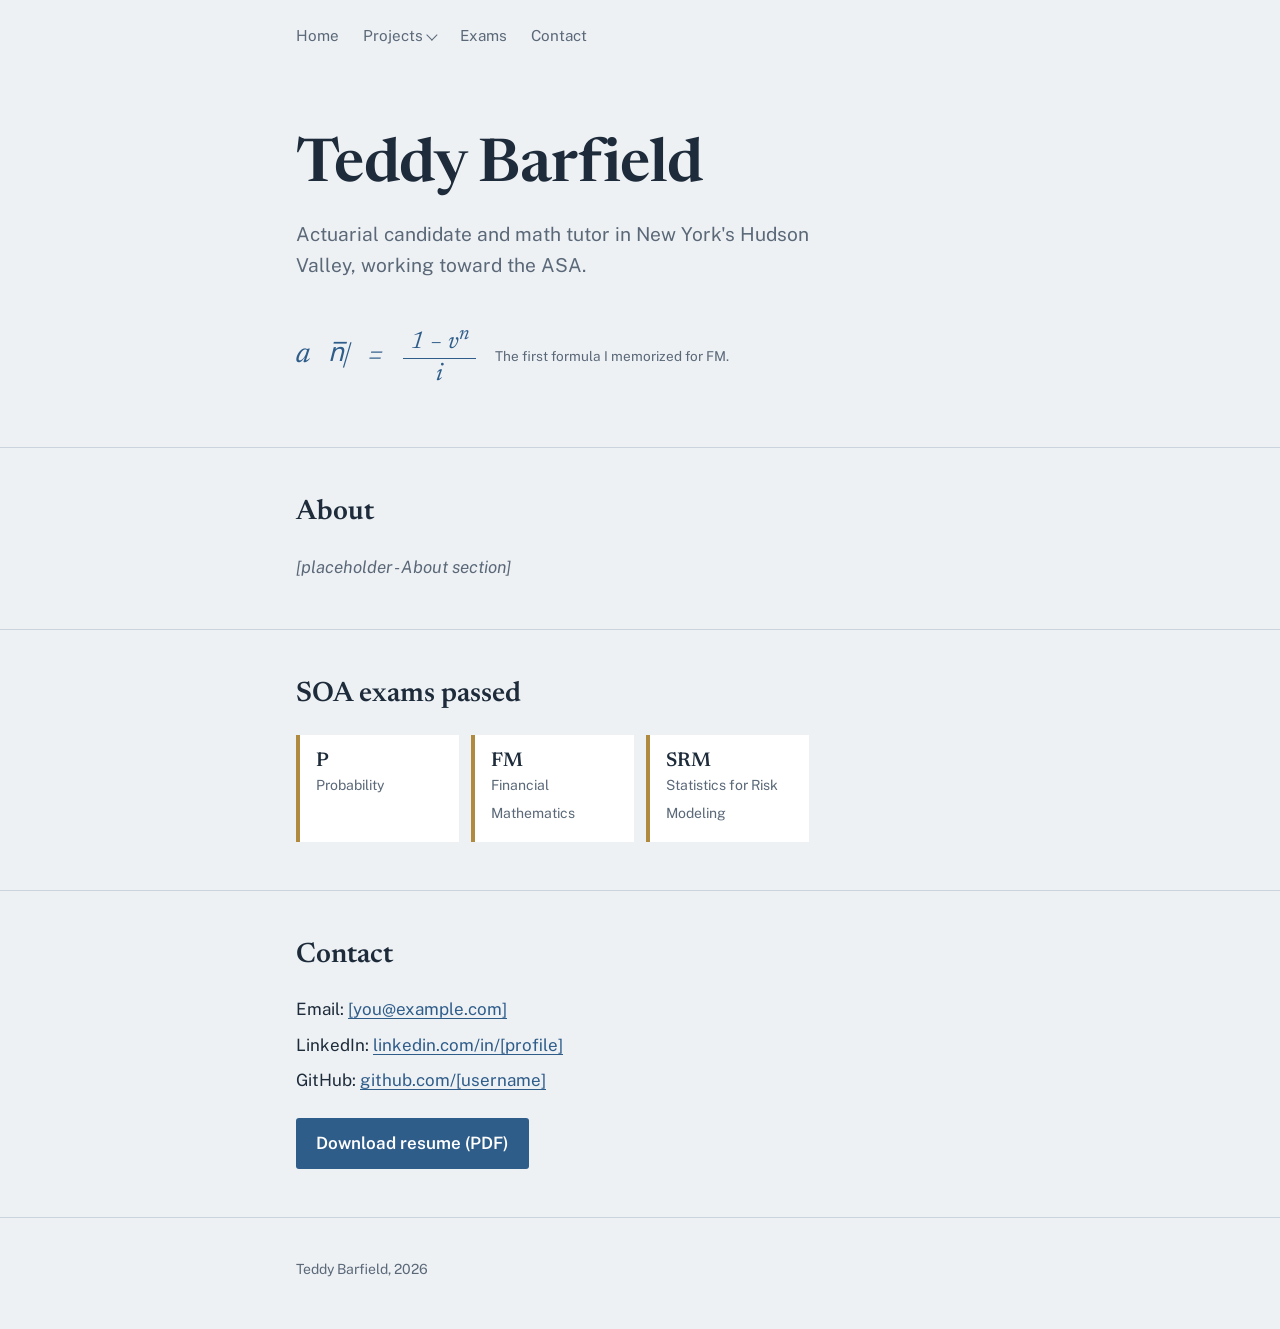
==== index.html @ da1735f7 "Add files via upload" ====
<!DOCTYPE html>
<html lang="en">
<head>
  <meta charset="UTF-8">
  <meta name="viewport" content="width=device-width, initial-scale=1">
  <title>Teddy Barfield — Actuarial Portfolio</title>
  <link rel="preconnect" href="https://fonts.googleapis.com">
  <link rel="preconnect" href="https://fonts.gstatic.com" crossorigin>
  <link href="https://fonts.googleapis.com/css2?family=Newsreader:ital,opsz,wght@0,6..72,400;0,6..72,600;1,6..72,400&family=Public+Sans:wght@400;500;600&display=swap" rel="stylesheet">
  <link rel="stylesheet" href="style.css">
</head>
<body>

  <nav aria-label="Main">
    <div class="wrap">
      <a href="index.html">Home</a>
      <div class="menu">
        <button class="menu-toggle" aria-expanded="false" aria-controls="projects-menu">Projects</button>
        <!-- EDIT: add a <li> for each project page. Group headings are optional. -->
        <ul class="menu-list" id="projects-menu" hidden>
          <li class="group">Teaching</li>
          <li><a href="projects/math-practice-book.html">Math practice book</a></li>
          <li class="group">Actuarial</li>
          <li><a href="projects/project-template.html">[Project title]</a></li>
        </ul>
      </div>
      <a href="index.html#exams">Exams</a>
      <a href="index.html#contact">Contact</a>
    </div>
  </nav>

  <header>
    <div class="wrap">
      <h1>Teddy Barfield</h1>
      <p class="lede">Actuarial candidate and math tutor in New York's Hudson Valley, working toward the ASA.</p>
      <p class="formula" aria-label="Present value of an annuity-immediate: a angle n equals 1 minus v to the n, over i">
        a<sub>n̅|</sub> =
        <span class="frac"><span>1 − v<sup>n</sup></span><span>i</span></span>
        <small>The first formula I memorized for FM.</small>
      </p>
    </div>
  </header>

  <main>
    <section id="about">
      <div class="wrap">
        <h2>About</h2>
        <p class="placeholder">[placeholder - About section]</p>
        <!-- EDIT: replace the line above with your own text, and remove class="placeholder" -->
      </div>
    </section>

    <section id="exams">
      <div class="wrap">
        <h2>SOA exams passed</h2>
        <!-- EDIT: copy an <li> when you pass another exam -->
        <ul class="exams">
          <li><strong>P</strong><span>Probability</span></li>
          <li><strong>FM</strong><span>Financial Mathematics</span></li>
          <li><strong>SRM</strong><span>Statistics for Risk Modeling</span></li>
        </ul>
      </div>
    </section>

    <section id="contact">
      <div class="wrap">
        <h2>Contact</h2>
        <ul class="contact-list">
          <li>Email: <a href="mailto:[you@example.com]">[you@example.com]</a></li>
          <li>LinkedIn: <a href="https://www.linkedin.com/in/[profile]">linkedin.com/in/[profile]</a></li>
          <li>GitHub: <a href="https://github.com/[username]">github.com/[username]</a></li>
        </ul>
        <!-- EDIT: upload your resume to files/resume.pdf -->
        <a class="button" href="files/resume.pdf">Download resume (PDF)</a>
      </div>
    </section>
  </main>

  <footer>
    <div class="wrap">Teddy Barfield, 2026</div>
  </footer>

  <script src="menu.js"></script>
</body>
</html>
---- style.css ----
:root {
  --paper:  #EEF1F4;
  --sheet:  #FFFFFF;
  --ink:    #1D2B3A;
  --muted:  #5A6878;
  --rule:   #CBD3DC;
  --accent: #2F5D8A;
  --mark:   #B08A3E;
  --serif: "Newsreader", Georgia, "Times New Roman", serif;
  --sans:  "Public Sans", system-ui, -apple-system, "Segoe UI", sans-serif;
}
* { box-sizing: border-box; margin: 0; padding: 0; }
html { scroll-behavior: smooth; }
@media (prefers-reduced-motion: reduce) { html { scroll-behavior: auto; } }
body { background: var(--paper); color: var(--ink); font: 400 1.0625rem/1.6 var(--sans); }
a { color: var(--accent); text-underline-offset: 3px; }
a:hover { color: var(--ink); }
:focus-visible { outline: 3px solid var(--accent); outline-offset: 3px; }
.wrap { max-width: 46rem; margin: 0 auto; padding: 0 1.5rem; }

/* Navigation */
nav { padding: 1.5rem 0; }
nav .wrap { display: flex; gap: 1.5rem; flex-wrap: wrap; align-items: center; font-size: .95rem; }
nav a, .menu-toggle { color: var(--muted); text-decoration: none; }
nav a:hover, .menu-toggle:hover { color: var(--ink); text-decoration: underline; }

/* Dropdown */
.menu { position: relative; }
.menu-toggle {
  background: none; border: 0; font: inherit; cursor: pointer;
  display: inline-flex; align-items: center; gap: .35em; padding: 0;
}
.menu-toggle::after {
  content: ""; width: .45em; height: .45em; margin-top: -.2em;
  border-right: 1.5px solid currentColor; border-bottom: 1.5px solid currentColor;
  transform: rotate(45deg); transition: transform .15s;
}
.menu-toggle[aria-expanded="true"]::after { transform: rotate(-135deg); margin-top: .2em; }
.menu-list {
  position: absolute; top: calc(100% + .6rem); left: 0; z-index: 10;
  min-width: 16rem; list-style: none; padding: .4rem 0;
  background: var(--sheet); border: 1px solid var(--rule); border-top: 3px solid var(--accent);
  box-shadow: 0 6px 18px rgba(29, 43, 58, .12);
}
.menu-list[hidden] { display: none; }
.menu-list a { display: block; padding: .55rem 1rem; color: var(--ink); }
.menu-list a:hover, .menu-list a:focus-visible { background: var(--paper); text-decoration: none; outline-offset: -3px; }
.menu-list .group {
  padding: .6rem 1rem .2rem; font-size: .8rem; font-weight: 600; color: var(--muted);
}
.menu-list .group:not(:first-child) { border-top: 1px solid var(--rule); margin-top: .4rem; }

/* Hero */
header { padding: 4rem 0 3.5rem; }
h1 { font: 600 clamp(2.5rem, 7vw, 3.75rem)/1.05 var(--serif); letter-spacing: -0.01em; }
.lede { margin-top: 1.25rem; font-size: 1.2rem; color: var(--muted); max-width: 34rem; }
.formula {
  margin-top: 2.5rem; font: italic 400 clamp(1.4rem, 4vw, 1.9rem)/1.3 var(--serif);
  color: var(--accent); display: flex; align-items: center; gap: .6em; flex-wrap: wrap;
}
.frac { display: inline-flex; flex-direction: column; align-items: center; font-size: .8em; }
.frac span:first-child { border-bottom: 1.5px solid currentColor; padding: 0 .3em; }
.formula small { font: 400 .85rem var(--sans); color: var(--muted); }

/* Sections */
section { padding: 3rem 0; border-top: 1px solid var(--rule); }
h2 { font: 600 1.75rem/1.2 var(--serif); margin-bottom: 1.5rem; }
p + p { margin-top: 1rem; }
.placeholder { color: var(--muted); font-style: italic; }

/* Exams */
.exams { list-style: none; display: grid; grid-template-columns: repeat(auto-fill, minmax(9rem, 1fr)); gap: .75rem; }
.exams li { background: var(--sheet); padding: 1rem; border-left: 4px solid var(--mark); }
.exams strong { display: block; font: 600 1.25rem var(--serif); }
.exams span { font-size: .875rem; color: var(--muted); }

/* Project pages */
.back { font-size: .95rem; }
.meta { margin-top: 1rem; color: var(--muted); }
.links { margin-top: 1.5rem; display: flex; gap: 1.25rem; flex-wrap: wrap; font-weight: 500; }

/* Contact */
.contact-list { list-style: none; }
.contact-list li + li { margin-top: .5rem; }
.button {
  display: inline-block; margin-top: 1.5rem; padding: .75rem 1.25rem;
  background: var(--accent); color: #fff; text-decoration: none; font-weight: 600; border-radius: 3px;
}
.button:hover { background: var(--ink); color: #fff; }

footer { padding: 2.5rem 0 3rem; border-top: 1px solid var(--rule); font-size: .875rem; color: var(--muted); }
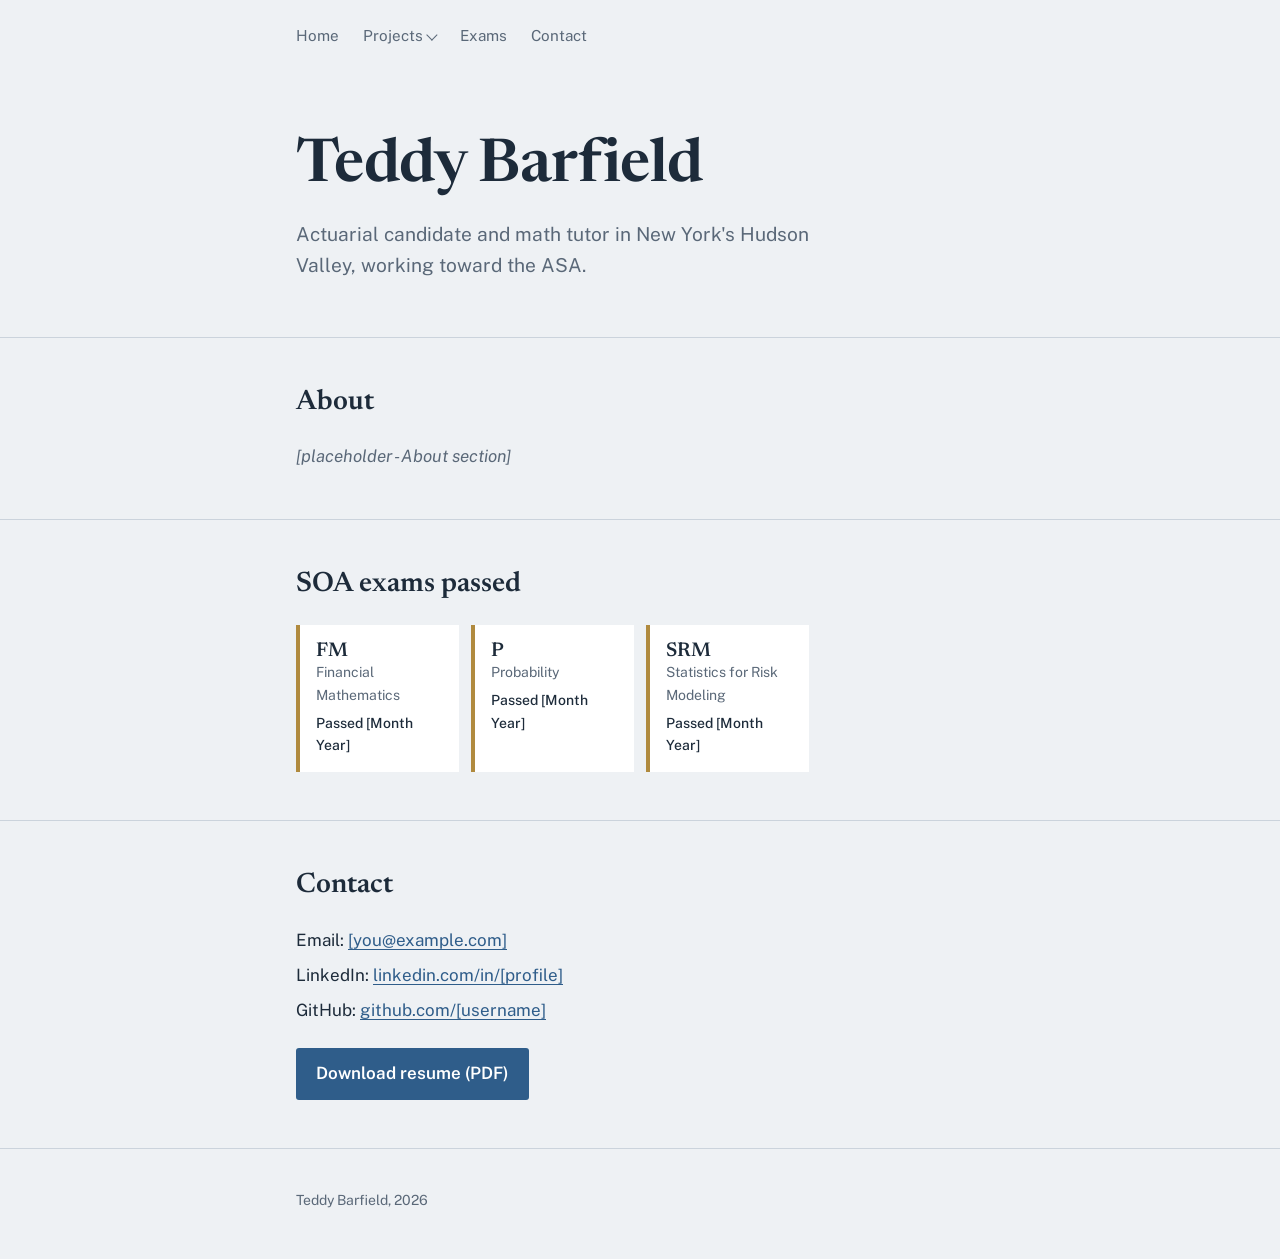
==== commit 1c38e8f9: "Add files via upload" ====
--- a/index.html
+++ b/index.html
@@ -33,11 +33,6 @@
     <div class="wrap">
       <h1>Teddy Barfield</h1>
       <p class="lede">Actuarial candidate and math tutor in New York's Hudson Valley, working toward the ASA.</p>
-      <p class="formula" aria-label="Present value of an annuity-immediate: a angle n equals 1 minus v to the n, over i">
-        a<sub>n̅|</sub> =
-        <span class="frac"><span>1 − v<sup>n</sup></span><span>i</span></span>
-        <small>The first formula I memorized for FM.</small>
-      </p>
     </div>
   </header>
 
@@ -55,9 +50,9 @@
         <h2>SOA exams passed</h2>
         <!-- EDIT: copy an <li> when you pass another exam -->
         <ul class="exams">
-          <li><strong>P</strong><span>Probability</span></li>
-          <li><strong>FM</strong><span>Financial Mathematics</span></li>
-          <li><strong>SRM</strong><span>Statistics for Risk Modeling</span></li>
+          <li><strong>FM</strong><span>Financial Mathematics</span><span class="date">Passed [Month Year]</span></li>
+          <li><strong>P</strong><span>Probability</span><span class="date">Passed [Month Year]</span></li>
+          <li><strong>SRM</strong><span>Statistics for Risk Modeling</span><span class="date">Passed [Month Year]</span></li>
         </ul>
       </div>
     </section>
--- a/style.css
+++ b/style.css
@@ -72,7 +72,8 @@
 .exams { list-style: none; display: grid; grid-template-columns: repeat(auto-fill, minmax(9rem, 1fr)); gap: .75rem; }
 .exams li { background: var(--sheet); padding: 1rem; border-left: 4px solid var(--mark); }
 .exams strong { display: block; font: 600 1.25rem var(--serif); }
-.exams span { font-size: .875rem; color: var(--muted); }
+.exams span { display: block; font-size: .875rem; color: var(--muted); }
+.exams .date { margin-top: .35rem; color: var(--ink); font-weight: 500; }
 
 /* Project pages */
 .back { font-size: .95rem; }
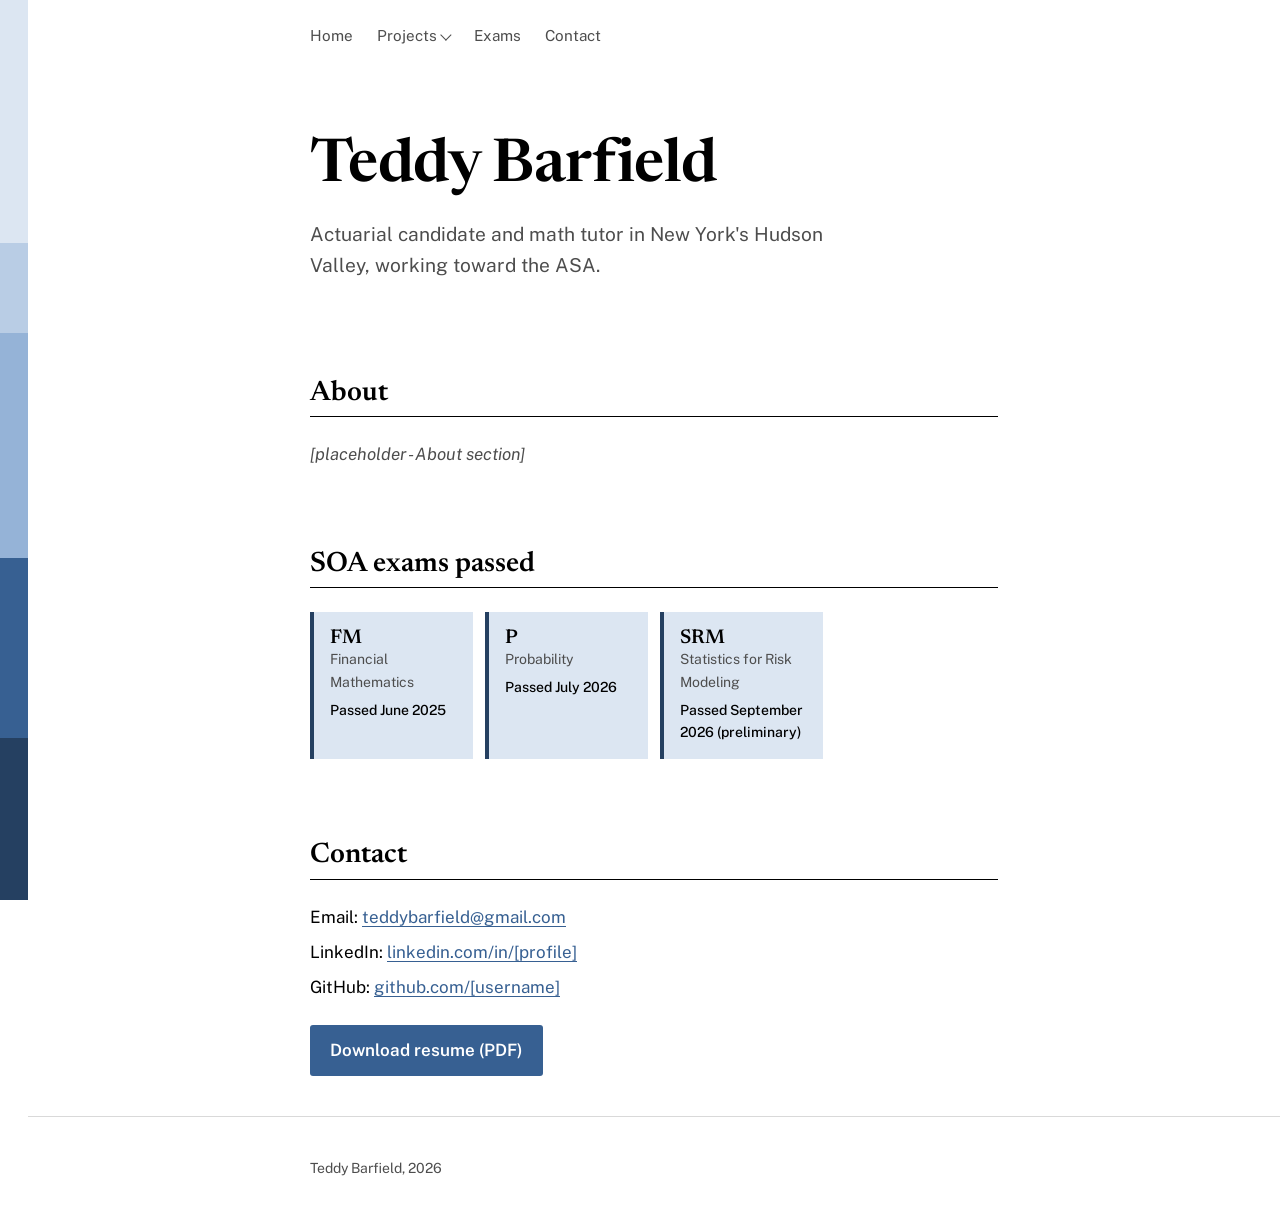
==== commit 5d730882: "Add files via upload" ====
--- a/index.html
+++ b/index.html
@@ -50,9 +50,9 @@
         <h2>SOA exams passed</h2>
         <!-- EDIT: copy an <li> when you pass another exam -->
         <ul class="exams">
-          <li><strong>FM</strong><span>Financial Mathematics</span><span class="date">Passed [Month Year]</span></li>
-          <li><strong>P</strong><span>Probability</span><span class="date">Passed [Month Year]</span></li>
-          <li><strong>SRM</strong><span>Statistics for Risk Modeling</span><span class="date">Passed [Month Year]</span></li>
+          <li><strong>FM</strong><span>Financial Mathematics</span><span class="date">Passed June 2025</span></li>
+          <li><strong>P</strong><span>Probability</span><span class="date">Passed July 2026</span></li>
+          <li><strong>SRM</strong><span>Statistics for Risk Modeling</span><span class="date">Passed September 2026 (preliminary)</span></li>
         </ul>
       </div>
     </section>
@@ -61,7 +61,7 @@
       <div class="wrap">
         <h2>Contact</h2>
         <ul class="contact-list">
-          <li>Email: <a href="mailto:[you@example.com]">[you@example.com]</a></li>
+          <li>Email: <a href="mailto:teddybarfield@gmail.com">teddybarfield@gmail.com</a></li>
           <li>LinkedIn: <a href="https://www.linkedin.com/in/[profile]">linkedin.com/in/[profile]</a></li>
           <li>GitHub: <a href="https://github.com/[username]">github.com/[username]</a></li>
         </ul>
--- a/style.css
+++ b/style.css
@@ -1,20 +1,39 @@
 :root {
-  --paper:  #EEF1F4;
-  --sheet:  #FFFFFF;
-  --ink:    #1D2B3A;
-  --muted:  #5A6878;
-  --rule:   #CBD3DC;
-  --accent: #2F5D8A;
-  --mark:   #B08A3E;
+  /* Palette taken from the resume */
+  --paper:  #FFFFFF;   /* page */
+  --sheet:  #DCE6F2;   /* light blue fills */
+  --ink:    #000000;   /* text, like the resume */
+  --muted:  #4D4D4D;   /* secondary text */
+  --rule:   #D9D9D9;   /* light grey lines, from the exam table */
+  --accent: #376092;   /* links, buttons */
+  --mark:   #254061;   /* darkest blue */
+  --band-1: #DCE6F2;
+  --band-2: #B9CDE5;
+  --band-3: #95B3D7;
+  --band-4: #376092;
+  --band-5: #254061;
   --serif: "Newsreader", Georgia, "Times New Roman", serif;
   --sans:  "Public Sans", system-ui, -apple-system, "Segoe UI", sans-serif;
+}
+
+/* Stepped blue stripe down the left edge, matching the resume */
+body::before {
+  content: ""; position: fixed; top: 0; bottom: 0; left: 0; width: 1.75rem; z-index: 20;
+  background: linear-gradient(to bottom,
+    var(--band-1) 0 27%, var(--band-2) 27% 37%, var(--band-3) 37% 62%,
+    var(--band-4) 62% 82%, var(--band-5) 82% 100%);
+}
+body { padding-left: 1.75rem; }
+@media (max-width: 600px) {
+  body::before { width: .6rem; }
+  body { padding-left: .6rem; }
 }
 * { box-sizing: border-box; margin: 0; padding: 0; }
 html { scroll-behavior: smooth; }
 @media (prefers-reduced-motion: reduce) { html { scroll-behavior: auto; } }
 body { background: var(--paper); color: var(--ink); font: 400 1.0625rem/1.6 var(--sans); }
 a { color: var(--accent); text-underline-offset: 3px; }
-a:hover { color: var(--ink); }
+a:hover { color: var(--mark); }
 :focus-visible { outline: 3px solid var(--accent); outline-offset: 3px; }
 .wrap { max-width: 46rem; margin: 0 auto; padding: 0 1.5rem; }
 
@@ -54,17 +73,10 @@
 header { padding: 4rem 0 3.5rem; }
 h1 { font: 600 clamp(2.5rem, 7vw, 3.75rem)/1.05 var(--serif); letter-spacing: -0.01em; }
 .lede { margin-top: 1.25rem; font-size: 1.2rem; color: var(--muted); max-width: 34rem; }
-.formula {
-  margin-top: 2.5rem; font: italic 400 clamp(1.4rem, 4vw, 1.9rem)/1.3 var(--serif);
-  color: var(--accent); display: flex; align-items: center; gap: .6em; flex-wrap: wrap;
-}
-.frac { display: inline-flex; flex-direction: column; align-items: center; font-size: .8em; }
-.frac span:first-child { border-bottom: 1.5px solid currentColor; padding: 0 .3em; }
-.formula small { font: 400 .85rem var(--sans); color: var(--muted); }
 
 /* Sections */
-section { padding: 3rem 0; border-top: 1px solid var(--rule); }
-h2 { font: 600 1.75rem/1.2 var(--serif); margin-bottom: 1.5rem; }
+section { padding: 2.5rem 0; }
+h2 { font: 600 1.75rem/1.2 var(--serif); margin-bottom: 1.5rem; padding-bottom: .35rem; border-bottom: 1.5px solid var(--ink); }
 p + p { margin-top: 1rem; }
 .placeholder { color: var(--muted); font-style: italic; }
 
@@ -87,6 +99,6 @@
   display: inline-block; margin-top: 1.5rem; padding: .75rem 1.25rem;
   background: var(--accent); color: #fff; text-decoration: none; font-weight: 600; border-radius: 3px;
 }
-.button:hover { background: var(--ink); color: #fff; }
+.button:hover { background: var(--mark); color: #fff; }
 
 footer { padding: 2.5rem 0 3rem; border-top: 1px solid var(--rule); font-size: .875rem; color: var(--muted); }
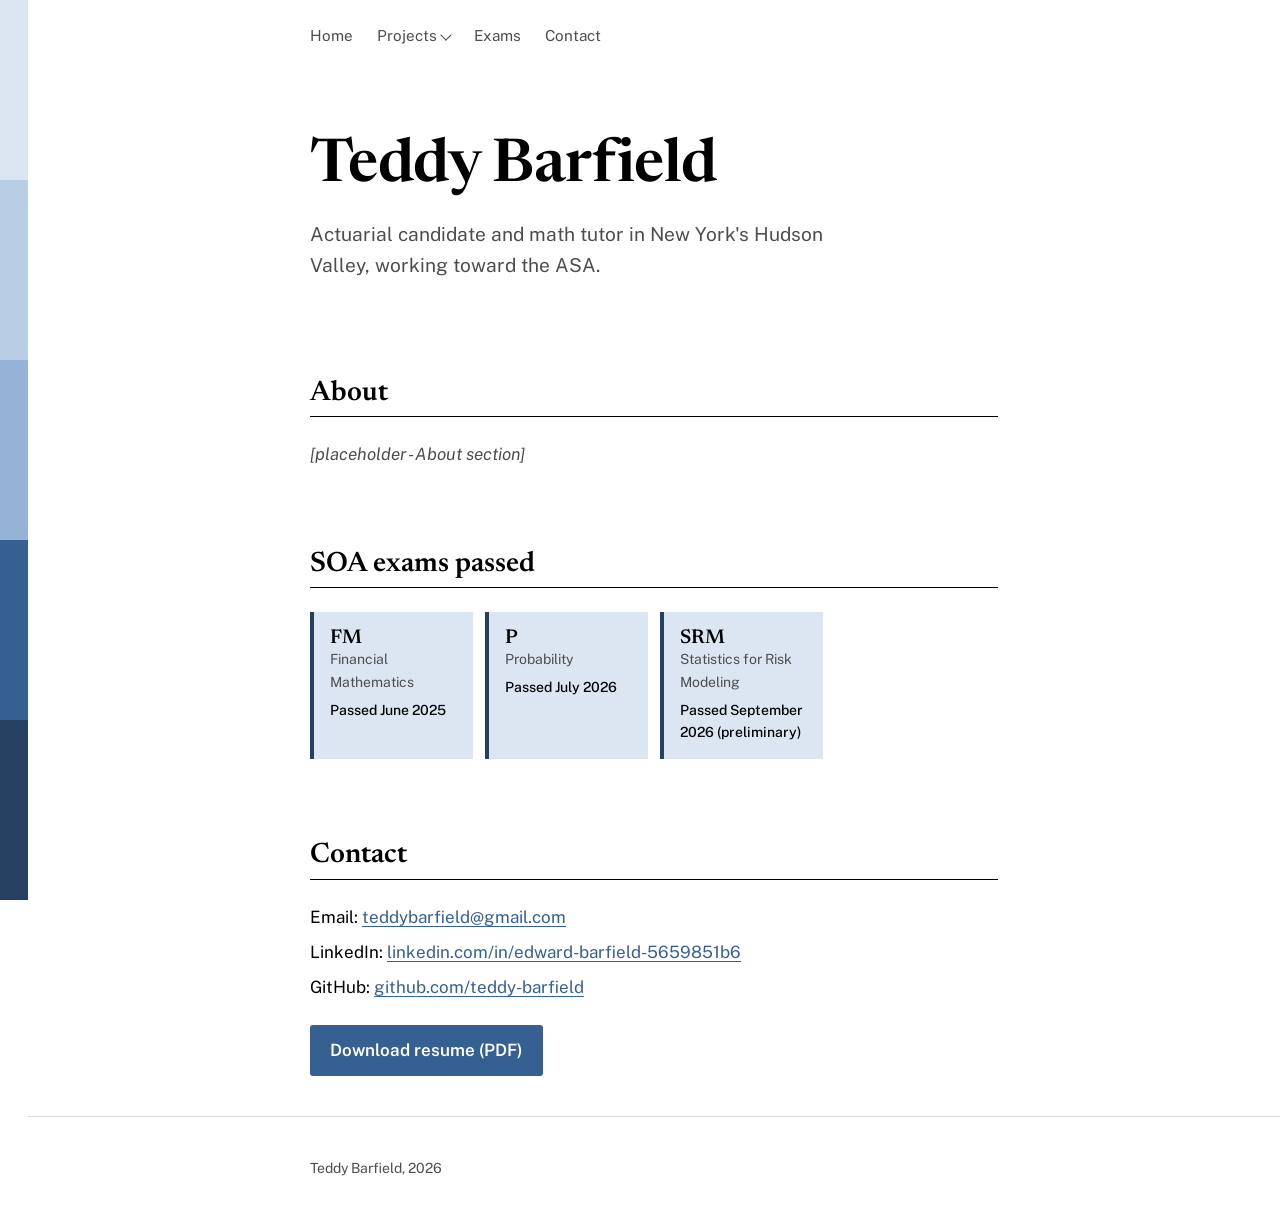
==== commit 5650d4a2: "Add files via upload" ====
--- a/index.html
+++ b/index.html
@@ -18,10 +18,12 @@
         <button class="menu-toggle" aria-expanded="false" aria-controls="projects-menu">Projects</button>
         <!-- EDIT: add a <li> for each project page. Group headings are optional. -->
         <ul class="menu-list" id="projects-menu" hidden>
+          <li class="group">Actuarial</li>
+          <li><a href="projects/term-life-decoder.html">Life insurance policy decoder</a></li>
+          <li class="group">Data analysis</li>
+          <li><a href="projects/nyc-causes-of-death.html">NYC leading causes of death</a></li>
           <li class="group">Teaching</li>
           <li><a href="projects/math-practice-book.html">Math practice book</a></li>
-          <li class="group">Actuarial</li>
-          <li><a href="projects/project-template.html">[Project title]</a></li>
         </ul>
       </div>
       <a href="index.html#exams">Exams</a>
@@ -62,8 +64,8 @@
         <h2>Contact</h2>
         <ul class="contact-list">
           <li>Email: <a href="mailto:teddybarfield@gmail.com">teddybarfield@gmail.com</a></li>
-          <li>LinkedIn: <a href="https://www.linkedin.com/in/[profile]">linkedin.com/in/[profile]</a></li>
-          <li>GitHub: <a href="https://github.com/[username]">github.com/[username]</a></li>
+          <li>LinkedIn: <a href="https://www.linkedin.com/in/edward-barfield-5659851b6">linkedin.com/in/edward-barfield-5659851b6</a></li>
+          <li>GitHub: <a href="https://github.com/teddy-barfield">github.com/teddy-barfield</a></li>
         </ul>
         <!-- EDIT: upload your resume to files/resume.pdf -->
         <a class="button" href="files/resume.pdf">Download resume (PDF)</a>
--- a/style.css
+++ b/style.css
@@ -20,8 +20,8 @@
 body::before {
   content: ""; position: fixed; top: 0; bottom: 0; left: 0; width: 1.75rem; z-index: 20;
   background: linear-gradient(to bottom,
-    var(--band-1) 0 27%, var(--band-2) 27% 37%, var(--band-3) 37% 62%,
-    var(--band-4) 62% 82%, var(--band-5) 82% 100%);
+    var(--band-1) 0 20%, var(--band-2) 20% 40%, var(--band-3) 40% 60%,
+    var(--band-4) 60% 80%, var(--band-5) 80% 100%);
 }
 body { padding-left: 1.75rem; }
 @media (max-width: 600px) {
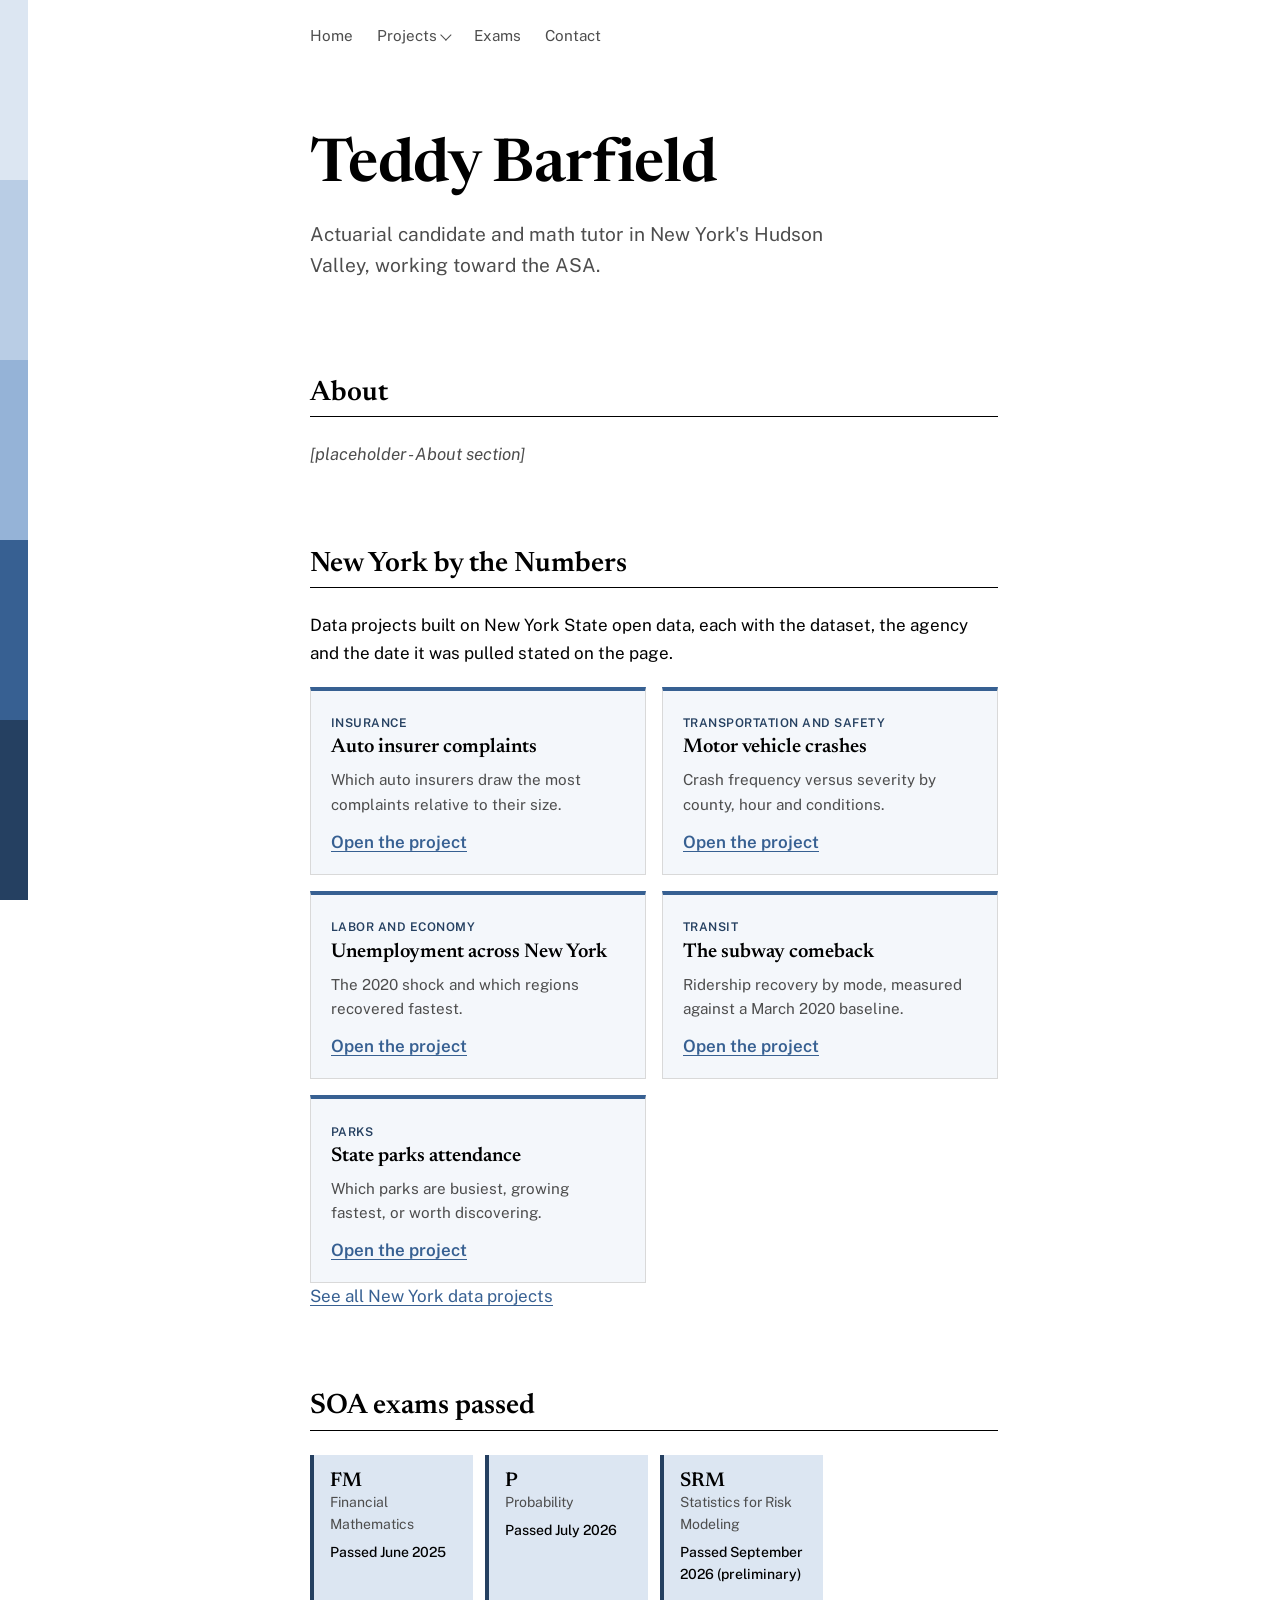
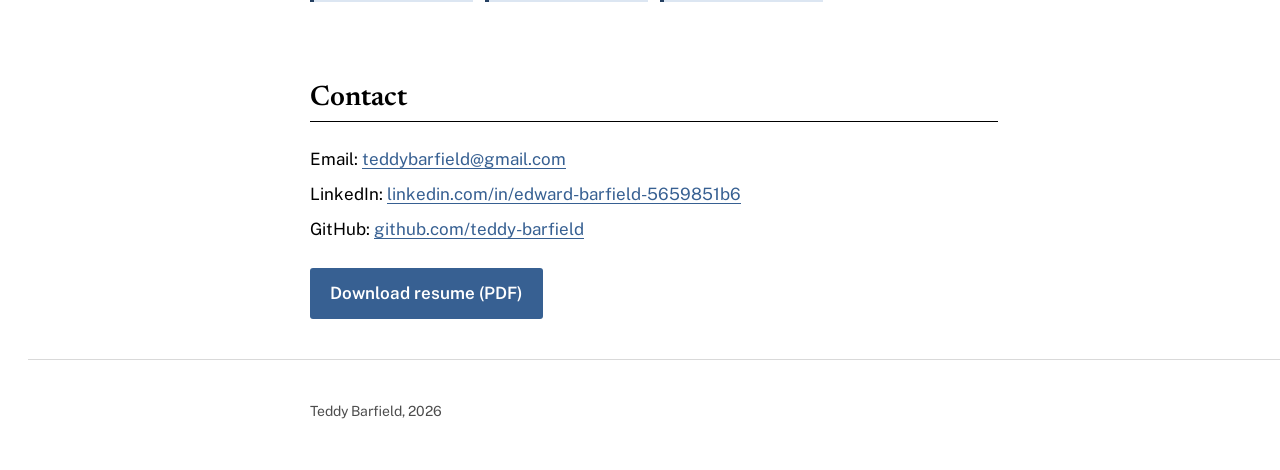
==== commit 19946b7a: "6.1: Feature NY data hub on homepage, consistent nav and card tags Co-Authored-By: Claude <noreply@a" ====
--- a/index.html
+++ b/index.html
@@ -8,6 +8,7 @@
   <link rel="preconnect" href="https://fonts.gstatic.com" crossorigin>
   <link href="https://fonts.googleapis.com/css2?family=Newsreader:ital,opsz,wght@0,6..72,400;0,6..72,600;1,6..72,400&family=Public+Sans:wght@400;500;600&display=swap" rel="stylesheet">
   <link rel="stylesheet" href="style.css">
+  <link rel="stylesheet" href="assets/css/projects.css">
 </head>
 <body>
 
@@ -22,6 +23,13 @@
           <li><a href="projects/term-life-decoder.html">Life insurance policy decoder</a></li>
           <li class="group">Data analysis</li>
           <li><a href="projects/nyc-causes-of-death.html">NYC leading causes of death</a></li>
+          <li class="group">New York data</li>
+          <li><a href="projects/ny-data/index.html">New York by the Numbers</a></li>
+          <li><a href="projects/auto-complaints.html">Auto insurer complaints</a></li>
+          <li><a href="projects/state-parks.html">State parks attendance</a></li>
+          <li><a href="projects/motor-vehicle-crashes.html">Motor vehicle crashes</a></li>
+          <li><a href="projects/unemployment.html">Unemployment across NY</a></li>
+          <li><a href="projects/subway-comeback.html">The subway comeback</a></li>
           <li class="group">Teaching</li>
           <li><a href="projects/math-practice-book.html">Math practice book</a></li>
         </ul>
@@ -44,6 +52,46 @@
         <h2>About</h2>
         <p class="placeholder">[placeholder - About section]</p>
         <!-- EDIT: replace the line above with your own text, and remove class="placeholder" -->
+      </div>
+    </section>
+
+    <section id="ny-data">
+      <div class="wrap">
+        <h2>New York by the Numbers</h2>
+        <p>Data projects built on New York State open data, each with the dataset, the agency and the date it was pulled stated on the page.</p>
+        <ul class="cards" style="margin-top:1.25rem">
+          <li class="card">
+            <span class="tag">Insurance</span>
+            <h3>Auto insurer complaints</h3>
+            <p>Which auto insurers draw the most complaints relative to their size.</p>
+            <a class="card-link" href="projects/auto-complaints.html">Open the project</a>
+          </li>
+          <li class="card">
+            <span class="tag">Transportation and safety</span>
+            <h3>Motor vehicle crashes</h3>
+            <p>Crash frequency versus severity by county, hour and conditions.</p>
+            <a class="card-link" href="projects/motor-vehicle-crashes.html">Open the project</a>
+          </li>
+          <li class="card">
+            <span class="tag">Labor and economy</span>
+            <h3>Unemployment across New York</h3>
+            <p>The 2020 shock and which regions recovered fastest.</p>
+            <a class="card-link" href="projects/unemployment.html">Open the project</a>
+          </li>
+          <li class="card">
+            <span class="tag">Transit</span>
+            <h3>The subway comeback</h3>
+            <p>Ridership recovery by mode, measured against a March 2020 baseline.</p>
+            <a class="card-link" href="projects/subway-comeback.html">Open the project</a>
+          </li>
+          <li class="card">
+            <span class="tag">Parks</span>
+            <h3>State parks attendance</h3>
+            <p>Which parks are busiest, growing fastest, or worth discovering.</p>
+            <a class="card-link" href="projects/state-parks.html">Open the project</a>
+          </li>
+        </ul>
+        <p><a href="projects/ny-data/index.html">See all New York data projects</a></p>
       </div>
     </section>
 
--- a/assets/css/projects.css
+++ b/assets/css/projects.css
@@ -0,0 +1,76 @@
+/* Shared kit for data-project pages. Load AFTER ../../style.css (it reuses those tokens).
+   Rules of thumb: every grid column is minmax(0, 1fr); every table sits in .table-scroll. */
+
+:root {
+  /* Chart palette: same blues/colours already used on the older project pages */
+  --c1: #376092; --c2: #C08A2B; --c3: #4C7A3D; --c4: #6A4C93; --c5: #2E86AB;
+  --c6: #B0607A; --c7: #7A6A55; --c8: #3D9970; --c9: #8E8E3E;
+  --neg: #9B2C2C;           /* the one "bad / negative" red */
+  --tint: #F4F7FB;          /* very light panel fill */
+}
+
+.wrap-wide { max-width: 72rem; margin: 0 auto; padding: 0 1.5rem; }
+.prose { max-width: 46rem; }
+.prose p { margin-top: 1rem; }
+.prose p:first-child { margin-top: 0; }
+
+/* Grid helpers */
+.grid { display: grid; gap: 1rem; grid-template-columns: minmax(0, 1fr); }
+@media (min-width: 640px) {
+  .grid.cols-2 { grid-template-columns: repeat(2, minmax(0, 1fr)); }
+  .grid.cols-3 { grid-template-columns: repeat(3, minmax(0, 1fr)); }
+}
+
+/* Cards (used by the hub page) */
+.cards { list-style: none; display: grid; gap: 1rem; grid-template-columns: repeat(auto-fill, minmax(min(100%, 16rem), 1fr)); }
+.card { background: var(--tint); border: 1px solid var(--rule); border-top: 4px solid var(--accent); padding: 1.1rem 1.25rem; min-width: 0; }
+.card h3 { font: 600 1.25rem/1.25 var(--serif); }
+.card p { margin-top: .5rem; font-size: .95rem; color: var(--muted); }
+.card .tag { display: inline-block; font-size: .75rem; font-weight: 600; text-transform: uppercase; letter-spacing: .04em; color: var(--mark); }
+.card a.card-link { display: inline-block; margin-top: .75rem; font-weight: 600; }
+
+/* Stat tiles */
+.stats { list-style: none; display: grid; gap: .75rem; grid-template-columns: repeat(auto-fill, minmax(min(100%, 10rem), 1fr)); }
+.stats li { background: var(--sheet); border-left: 4px solid var(--mark); padding: .8rem 1rem; min-width: 0; }
+.stats .num { display: block; font: 600 1.75rem/1.1 var(--serif); overflow-wrap: anywhere; }
+.stats .lbl { display: block; margin-top: .25rem; font-size: .85rem; color: var(--muted); }
+
+/* Charts */
+figure.chart { margin: 1.5rem 0; min-width: 0; }
+.chart-box { position: relative; width: 100%; height: 22rem; }
+.chart-box.short { height: 16rem; }
+.chart-box.tall { height: 30rem; }
+@media (max-width: 600px) {
+  .chart-box { height: 18rem; }
+  .chart-box.tall { height: 24rem; }
+}
+figcaption { margin-top: .6rem; font-size: .875rem; color: var(--muted); }
+.chart-fallback { padding: 1rem; background: var(--tint); border: 1px dashed var(--rule); color: var(--muted); font-size: .9rem; }
+
+/* Callout */
+.callout { margin: 1.5rem 0; padding: 1rem 1.25rem; background: var(--sheet); border-left: 4px solid var(--accent); }
+.callout strong:first-child { display: block; font: 600 1.1rem var(--serif); margin-bottom: .25rem; }
+.callout.warn { border-left-color: var(--neg); background: #F7ECEA; }
+
+/* Tables */
+.table-scroll { overflow-x: auto; max-width: 100%; margin: 1.25rem 0; -webkit-overflow-scrolling: touch; }
+.table-scroll:focus-visible { outline: 3px solid var(--accent); }
+table.data { border-collapse: collapse; width: 100%; font-size: .92rem; }
+table.data caption { text-align: left; font-size: .875rem; color: var(--muted); padding-bottom: .5rem; }
+table.data th, table.data td { padding: .5rem .75rem; border-bottom: 1px solid var(--rule); text-align: left; white-space: nowrap; }
+table.data th { background: var(--sheet); font-weight: 600; position: sticky; top: 0; }
+table.data td.num, table.data th.num { text-align: right; font-variant-numeric: tabular-nums; }
+table.data th button { all: unset; cursor: pointer; font-weight: 600; }
+table.data th button:focus-visible { outline: 3px solid var(--accent); }
+table.data th[aria-sort="ascending"] button::after { content: " \25B2"; font-size: .7em; }
+table.data th[aria-sort="descending"] button::after { content: " \25BC"; font-size: .7em; }
+
+/* Data source block: the roadmap requires dataset, link, agency and pull date on every project page */
+.data-source { margin-top: 1.5rem; padding: 1rem 1.25rem; border: 1px solid var(--rule); background: var(--tint); font-size: .92rem; }
+.data-source dl { display: grid; grid-template-columns: max-content minmax(0, 1fr); gap: .3rem 1rem; }
+.data-source dt { font-weight: 600; }
+.data-source dd { overflow-wrap: anywhere; }
+@media (max-width: 480px) {
+  .data-source dl { grid-template-columns: minmax(0, 1fr); }
+  .data-source dd { margin-bottom: .5rem; }
+}
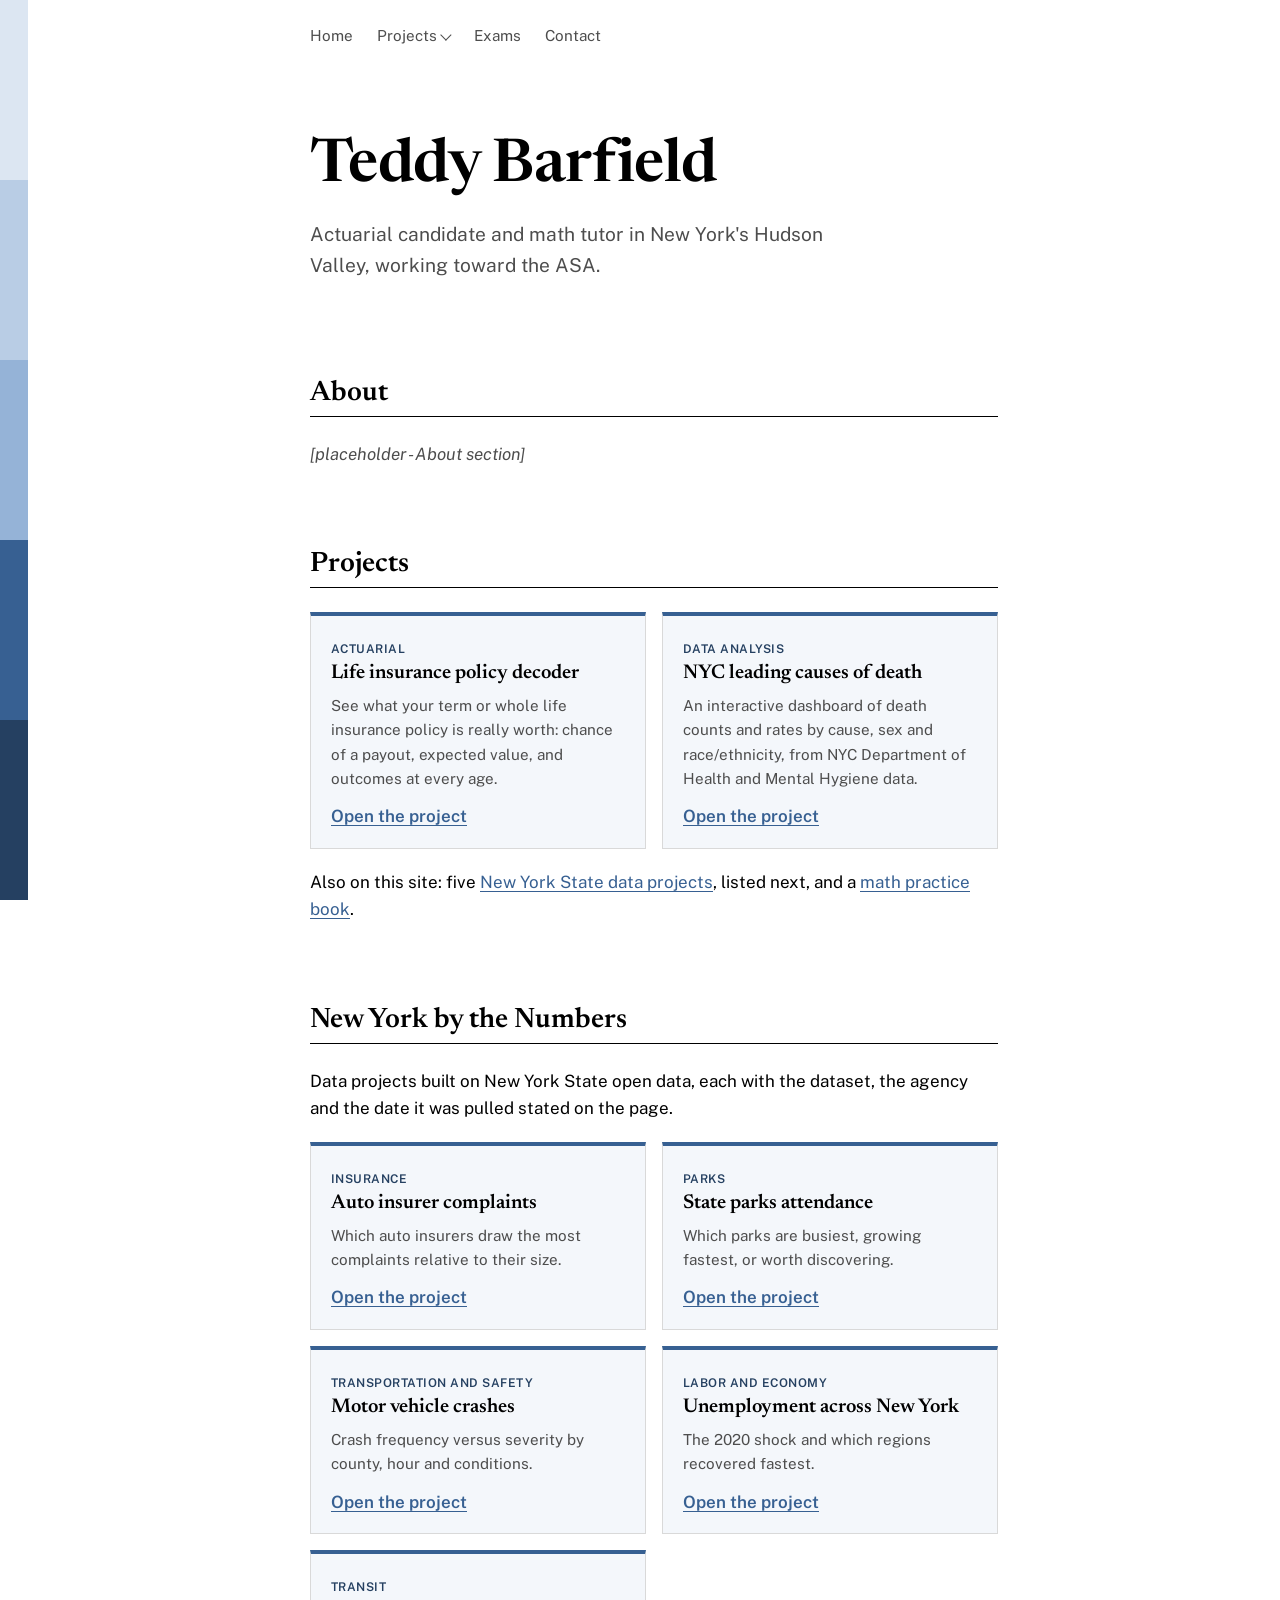
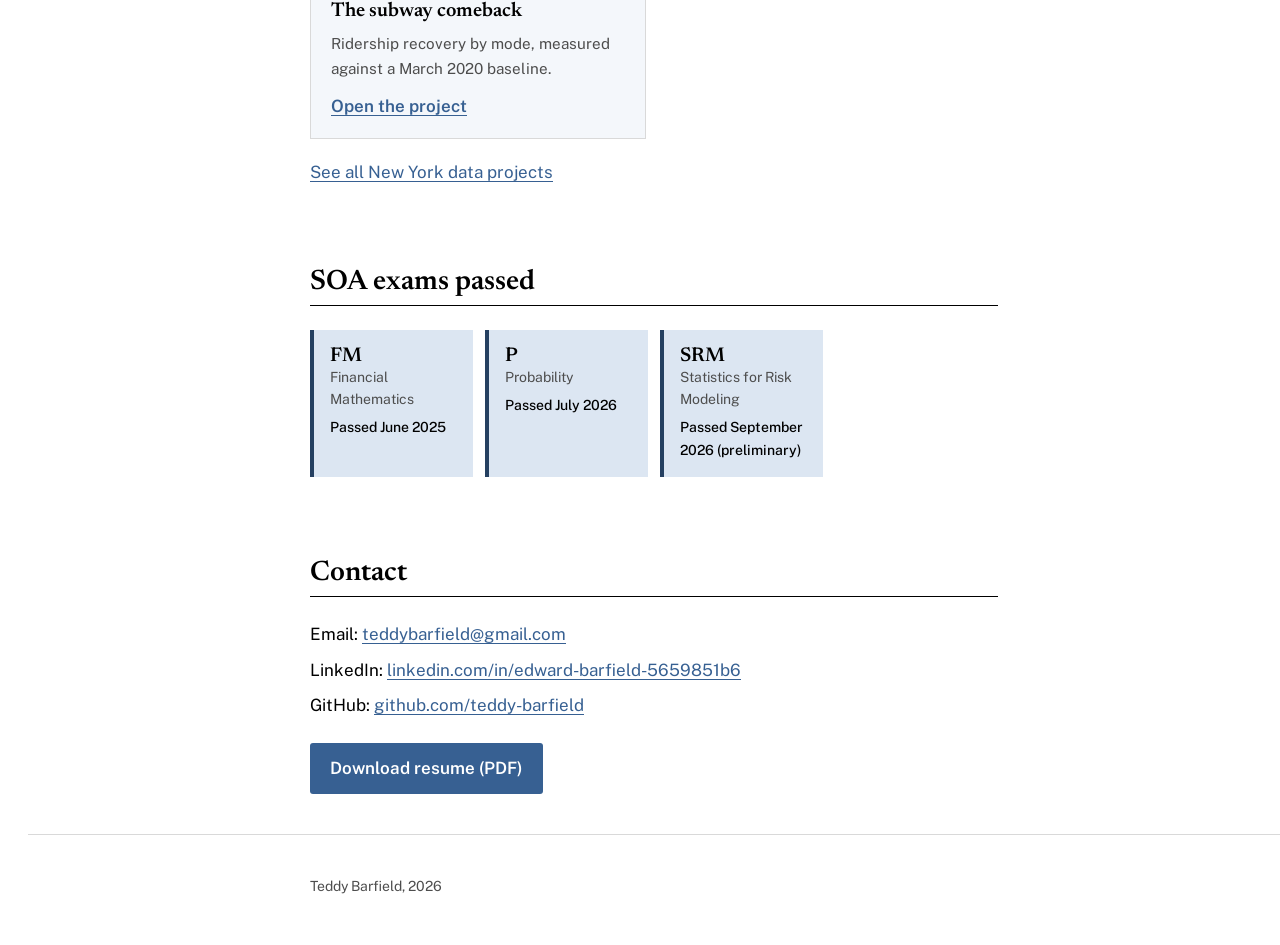
==== commit 41214afa: "11.1: list every project on the homepage, in the Projects menu order Add a Projects section with car" ====
--- a/index.html
+++ b/index.html
@@ -55,16 +55,46 @@
       </div>
     </section>
 
+    <!-- Every project on the site is listed on this page, in the order of the Projects menu.
+         When a project is added, add it here, to the Projects menu on every page, and (for a New York data project) to the hub. -->
+    <section id="projects">
+      <div class="wrap">
+        <h2>Projects</h2>
+        <ul class="cards">
+          <li class="card">
+            <span class="tag">Actuarial</span>
+            <h3>Life insurance policy decoder</h3>
+            <p>See what your term or whole life insurance policy is really worth: chance of a payout, expected value, and outcomes at every age.</p>
+            <a class="card-link" href="projects/term-life-decoder.html">Open the project</a>
+          </li>
+          <li class="card">
+            <span class="tag">Data analysis</span>
+            <h3>NYC leading causes of death</h3>
+            <p>An interactive dashboard of death counts and rates by cause, sex and race/ethnicity, from NYC Department of Health and Mental Hygiene data.</p>
+            <a class="card-link" href="projects/nyc-causes-of-death.html">Open the project</a>
+          </li>
+        </ul>
+        <p class="cards-more">Also on this site: five <a href="#ny-data">New York State data projects</a>, listed next, and a <a href="projects/math-practice-book.html">math practice book</a>.</p>
+      </div>
+    </section>
+
     <section id="ny-data">
       <div class="wrap">
         <h2>New York by the Numbers</h2>
         <p>Data projects built on New York State open data, each with the dataset, the agency and the date it was pulled stated on the page.</p>
+        <!-- Card order matches the Projects menu and the hub: complaints, parks, crashes, unemployment, subway. -->
         <ul class="cards" style="margin-top:1.25rem">
           <li class="card">
             <span class="tag">Insurance</span>
             <h3>Auto insurer complaints</h3>
             <p>Which auto insurers draw the most complaints relative to their size.</p>
             <a class="card-link" href="projects/auto-complaints.html">Open the project</a>
+          </li>
+          <li class="card">
+            <span class="tag">Parks</span>
+            <h3>State parks attendance</h3>
+            <p>Which parks are busiest, growing fastest, or worth discovering.</p>
+            <a class="card-link" href="projects/state-parks.html">Open the project</a>
           </li>
           <li class="card">
             <span class="tag">Transportation and safety</span>
@@ -84,14 +114,8 @@
             <p>Ridership recovery by mode, measured against a March 2020 baseline.</p>
             <a class="card-link" href="projects/subway-comeback.html">Open the project</a>
           </li>
-          <li class="card">
-            <span class="tag">Parks</span>
-            <h3>State parks attendance</h3>
-            <p>Which parks are busiest, growing fastest, or worth discovering.</p>
-            <a class="card-link" href="projects/state-parks.html">Open the project</a>
-          </li>
         </ul>
-        <p><a href="projects/ny-data/index.html">See all New York data projects</a></p>
+        <p class="cards-more"><a href="projects/ny-data/index.html">See all New York data projects</a></p>
       </div>
     </section>
 
--- a/assets/css/projects.css
+++ b/assets/css/projects.css
@@ -13,6 +13,8 @@
 .prose { max-width: 46rem; }
 .prose p { margin-top: 1rem; }
 .prose p:first-child { margin-top: 0; }
+.prose h3 { font: 600 1.15rem var(--serif); margin-top: 1.75rem; }
+.meta span { white-space: nowrap; }   /* keeps the pull date on one line */
 
 /* Grid helpers */
 .grid { display: grid; gap: 1rem; grid-template-columns: minmax(0, 1fr); }
@@ -30,9 +32,9 @@
 .card a.card-link { display: inline-block; margin-top: .75rem; font-weight: 600; }
 
 /* Stat tiles */
-.stats { list-style: none; display: grid; gap: .75rem; grid-template-columns: repeat(auto-fill, minmax(min(100%, 10rem), 1fr)); }
+.stats { list-style: none; margin-top: 1.25rem; display: grid; gap: .75rem; grid-template-columns: repeat(auto-fill, minmax(min(100%, 10rem), 1fr)); }
 .stats li { background: var(--sheet); border-left: 4px solid var(--mark); padding: .8rem 1rem; min-width: 0; }
-.stats .num { display: block; font: 600 1.75rem/1.1 var(--serif); overflow-wrap: anywhere; }
+.stats .num { display: block; font: 600 1.6rem/1.1 var(--serif); white-space: nowrap; }   /* a figure never breaks mid-number */
 .stats .lbl { display: block; margin-top: .25rem; font-size: .85rem; color: var(--muted); }
 
 /* Charts */
@@ -64,6 +66,17 @@
 table.data th button:focus-visible { outline: 3px solid var(--accent); }
 table.data th[aria-sort="ascending"] button::after { content: " \25B2"; font-size: .7em; }
 table.data th[aria-sort="descending"] button::after { content: " \25BC"; font-size: .7em; }
+/* Phones: let names and column headings wrap so the number columns are on screen, and say so when a table still scrolls */
+@media (max-width: 600px) {
+  table.data { font-size: .85rem; }
+  table.data th, table.data td { padding: .45rem .5rem; }
+  table.data thead th, table.data tbody th, table.data td:first-child { white-space: normal; }
+  table.data tbody th { min-width: 7.5rem; }
+  table.data td:first-child { min-width: 9rem; }
+  /* keep the caption readable when the table is wider than the screen (3.6rem = page gutters + stripe) */
+  table.data caption { position: sticky; left: 0; max-width: calc(100vw - 3.6rem); }
+}
+.table-scroll.can-scroll::before { content: "Scroll sideways to see every column \2192"; display: block; position: sticky; left: 0; width: max-content; max-width: 100%; margin-bottom: .35rem; font-size: .8rem; color: var(--muted); }
 
 /* Data source block: the roadmap requires dataset, link, agency and pull date on every project page */
 .data-source { margin-top: 1.5rem; padding: 1rem 1.25rem; border: 1px solid var(--rule); background: var(--tint); font-size: .92rem; }
@@ -74,3 +87,55 @@
   .data-source dl { grid-template-columns: minmax(0, 1fr); }
   .data-source dd { margin-bottom: .5rem; }
 }
+
+/* Collapsed data table under charts that have no table of their own (added by charts.js) */
+.chart-data { margin: .5rem 0 1rem; font-size: .9rem; }
+.chart-data summary { cursor: pointer; color: var(--accent); padding: .25rem 0; }
+.chart-data-scroll { max-height: 22rem; overflow: auto; }
+.chart-data-scroll table.data th[scope=row] { position: static; background: none; font-weight: 400; }
+
+/* Breadcrumb trail at the top of the hub and the data pages (replaces "Back to home").
+   It is a <nav>, so the first rule undoes the main menu's padding from style.css. */
+nav.crumbs { padding: 0; font-size: .95rem; }
+.crumbs ol { list-style: none; display: flex; flex-wrap: wrap; gap: .15rem .5rem; }
+.crumbs li { display: flex; gap: .5rem; color: var(--muted); }
+.crumbs li + li::before { content: "\203A"; color: var(--muted); }   /* › between steps, not read as a link */
+.crumbs a { color: var(--accent); text-decoration: underline; }
+.crumbs a:hover { color: var(--mark); }
+
+/* Previous / next project links at the foot of each data page */
+nav.pager { padding: 0 0 3rem; }
+.pager .wrap { display: grid; grid-template-columns: repeat(2, minmax(0, 1fr)); gap: .75rem; font-size: 1rem; align-items: stretch; }
+.pager a { display: block; padding: .8rem 1rem; background: var(--tint); border: 1px solid var(--rule); border-top: 4px solid var(--accent); color: var(--ink); text-decoration: none; min-width: 0; }
+.pager a:hover, .pager a:focus-visible { background: var(--sheet); color: var(--ink); text-decoration: none; }
+.pager a:hover .pager-title { text-decoration: underline; }
+.pager-prev { grid-column: 1; }
+.pager-next { grid-column: 2; text-align: right; }
+.pager-dir { display: block; font-size: .75rem; font-weight: 600; text-transform: uppercase; letter-spacing: .04em; color: var(--mark); }
+.pager-prev .pager-dir::before { content: "\2190\00A0"; }
+.pager-next .pager-dir::after { content: "\00A0\2192"; }
+.pager-title { display: block; margin-top: .15rem; font: 600 1.15rem/1.25 var(--serif); }
+.pager a.pager-all { grid-column: 1 / -1; text-align: center; border-top-width: 1px; background: none; color: var(--accent); font-weight: 600; text-decoration: underline; }
+.pager a.pager-all:hover { color: var(--mark); background: var(--tint); }
+@media (max-width: 480px) {
+  .pager .wrap { grid-template-columns: minmax(0, 1fr); }
+  .pager-prev, .pager-next { grid-column: 1; }
+  .pager-next { text-align: left; }
+}
+
+/* "On this page" jump list under the title of each data page: one link per section, in page order.
+   It is a <nav>, so the first rule undoes the main menu's padding and link colours from style.css. */
+nav.toc { margin-top: 1.75rem; padding: .85rem 1.1rem 1rem; background: var(--tint); border: 1px solid var(--rule); border-left: 4px solid var(--accent); font-size: .95rem; }
+.toc-title { font-size: .75rem; font-weight: 600; text-transform: uppercase; letter-spacing: .04em; color: var(--mark); }
+.toc ol { list-style: none; margin-top: .35rem; }
+.toc li { break-inside: avoid; }
+.toc a { display: inline-block; padding: .2rem 0; color: var(--accent); text-decoration: underline; }
+.toc a:hover { color: var(--mark); }
+@media (min-width: 640px) {
+  .toc ol { columns: 2; column-gap: 2rem; }
+}
+/* a little air above whatever a jump link lands on */
+section[id], h2[id], .data-source[id] { scroll-margin-top: 1rem; }
+
+/* Line under a card grid ("See all ...", "Also on this site ..."): a gap so it does not touch the cards */
+.cards-more { margin-top: 1.25rem; }
